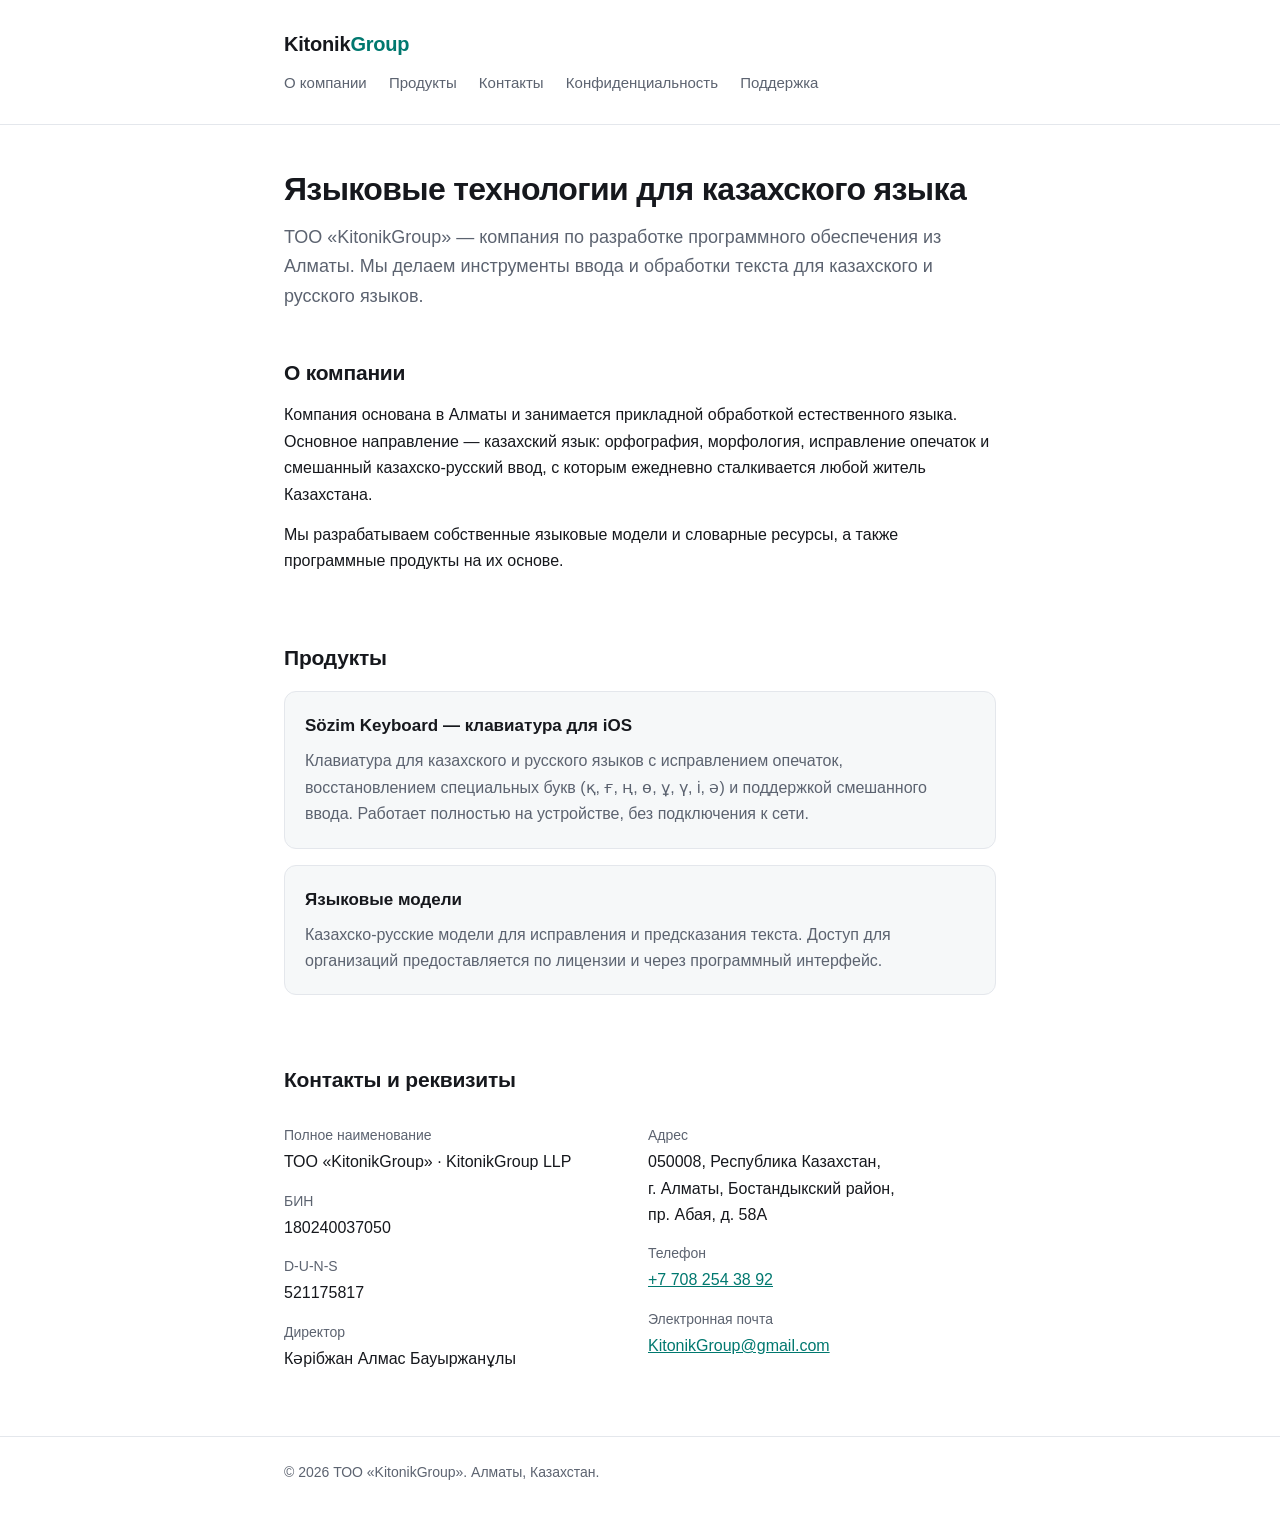
==== index.html @ 2e6b9956 "Сайт ТОО «KitonikGroup»: главная, политика конфиденциальности, поддержка Три страницы для kitonik.kz" ====
<!DOCTYPE html>
<html lang="ru">
<head>
<meta charset="utf-8">
<meta name="viewport" content="width=device-width, initial-scale=1">
<title>KitonikGroup — языковые технологии для казахского языка, Алматы</title>
<meta name="description" content="ТОО «KitonikGroup» — разработка программного обеспечения в Алматы. Языковые технологии для казахского и русского языков.">
<style>
  :root{
    --bg:#ffffff; --fg:#16181d; --muted:#5c6370;
    --line:#e4e7ec; --accent:#00786f; --soft:#f6f8f9;
  }
  @media (prefers-color-scheme: dark){
    :root{ --bg:#14161a; --fg:#e9ecf1; --muted:#9aa3b0;
           --line:#272b32; --accent:#4fd1c5; --soft:#1b1e24; }
  }
  *{box-sizing:border-box}
  body{
    margin:0; background:var(--bg); color:var(--fg);
    font:16px/1.65 -apple-system,BlinkMacSystemFont,"Segoe UI",Roboto,Helvetica,Arial,sans-serif;
    -webkit-font-smoothing:antialiased;
  }
  .wrap{max-width:760px;margin:0 auto;padding:0 24px}
  header{border-bottom:1px solid var(--line);padding:28px 0}
  .brand{font-size:20px;font-weight:700;letter-spacing:-.01em}
  .brand span{color:var(--accent)}
  nav{margin-top:10px;font-size:15px}
  nav a{color:var(--muted);text-decoration:none;margin-right:18px}
  nav a:hover{color:var(--accent)}
  h1{font-size:32px;line-height:1.25;letter-spacing:-.02em;margin:44px 0 14px}
  h2{font-size:21px;margin:44px 0 12px;letter-spacing:-.01em}
  p{margin:0 0 14px;color:var(--fg)}
  .lead{font-size:18px;color:var(--muted);margin-bottom:28px}
  section{padding-bottom:8px}
  .card{
    background:var(--soft);border:1px solid var(--line);
    border-radius:12px;padding:20px;margin:16px 0;
  }
  .card h3{margin:0 0 8px;font-size:17px}
  .card p{margin:0;color:var(--muted)}
  dl{margin:0}
  dt{color:var(--muted);font-size:14px;margin-top:14px}
  dd{margin:2px 0 0;font-variant-numeric:tabular-nums}
  a{color:var(--accent)}
  footer{
    border-top:1px solid var(--line);margin-top:56px;
    padding:24px 0 48px;color:var(--muted);font-size:14px;
  }
  .row{display:flex;gap:16px;flex-wrap:wrap}
  .row>div{flex:1 1 240px}
</style>
</head>
<body>

<header>
  <div class="wrap">
    <div class="brand">Kitonik<span>Group</span></div>
    <nav>
      <a href="#about">О компании</a>
      <a href="#products">Продукты</a>
      <a href="#contacts">Контакты</a>
      <a href="/privacy.html">Конфиденциальность</a>
      <a href="/support.html">Поддержка</a>
    </nav>
  </div>
</header>

<main class="wrap">

  <h1>Языковые технологии для казахского языка</h1>
  <p class="lead">
    ТОО «KitonikGroup» — компания по разработке программного обеспечения из Алматы.
    Мы делаем инструменты ввода и обработки текста для казахского и русского языков.
  </p>

  <section id="about">
    <h2>О компании</h2>
    <p>
      Компания основана в Алматы и занимается прикладной обработкой естественного языка.
      Основное направление — казахский язык: орфография, морфология, исправление опечаток
      и смешанный казахско-русский ввод, с которым ежедневно сталкивается любой житель
      Казахстана.
    </p>
    <p>
      Мы разрабатываем собственные языковые модели и словарные ресурсы, а также
      программные продукты на их основе.
    </p>
  </section>

  <section id="products">
    <h2>Продукты</h2>

    <div class="card">
      <h3>Sözim Keyboard — клавиатура для iOS</h3>
      <p>
        Клавиатура для казахского и русского языков с исправлением опечаток,
        восстановлением специальных букв (қ, ғ, ң, ө, ұ, ү, і, ә) и поддержкой
        смешанного ввода. Работает полностью на устройстве, без подключения к сети.
      </p>
    </div>

    <div class="card">
      <h3>Языковые модели</h3>
      <p>
        Казахско-русские модели для исправления и предсказания текста. Доступ
        для организаций предоставляется по лицензии и через программный интерфейс.
      </p>
    </div>
  </section>

  <section id="contacts">
    <h2>Контакты и реквизиты</h2>
    <div class="row">
      <div>
        <dl>
          <dt>Полное наименование</dt>
          <dd>ТОО «KitonikGroup» · KitonikGroup LLP</dd>
          <dt>БИН</dt>
          <dd>180240037050</dd>
          <dt>D-U-N-S</dt>
          <dd>521175817</dd>
          <dt>Директор</dt>
          <dd>Кәрібжан Алмас Бауыржанұлы</dd>
        </dl>
      </div>
      <div>
        <dl>
          <dt>Адрес</dt>
          <dd>050008, Республика Казахстан,<br>г. Алматы, Бостандыкский район,<br>пр. Абая, д. 58А</dd>
          <dt>Телефон</dt>
          <dd><a href="tel:+77082543892">+7 708 254 38 92</a></dd>
          <dt>Электронная почта</dt>
          <dd><a href="mailto:KitonikGroup@gmail.com">KitonikGroup@gmail.com</a></dd>
        </dl>
      </div>
    </div>
  </section>

</main>

<footer>
  <div class="wrap">
    © 2026 ТОО «KitonikGroup». Алматы, Казахстан.
  </div>
</footer>

</body>
</html>
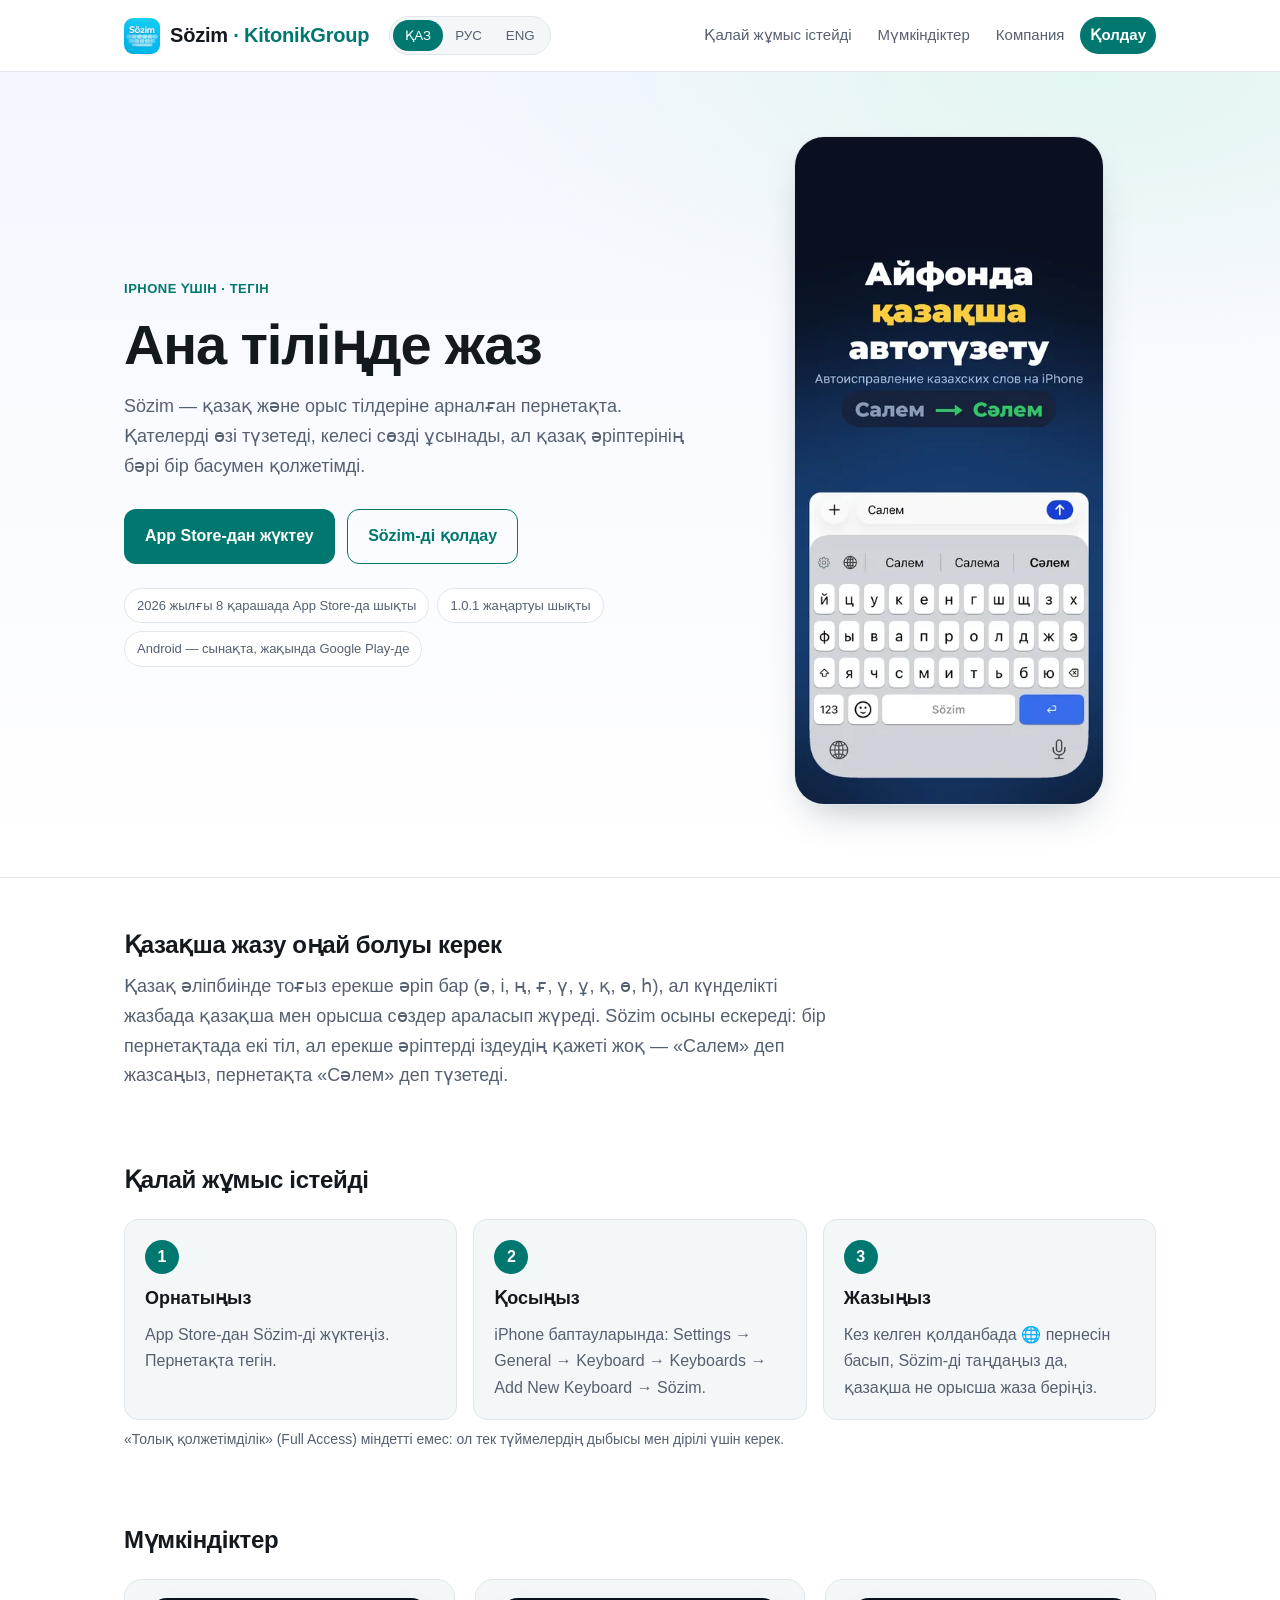
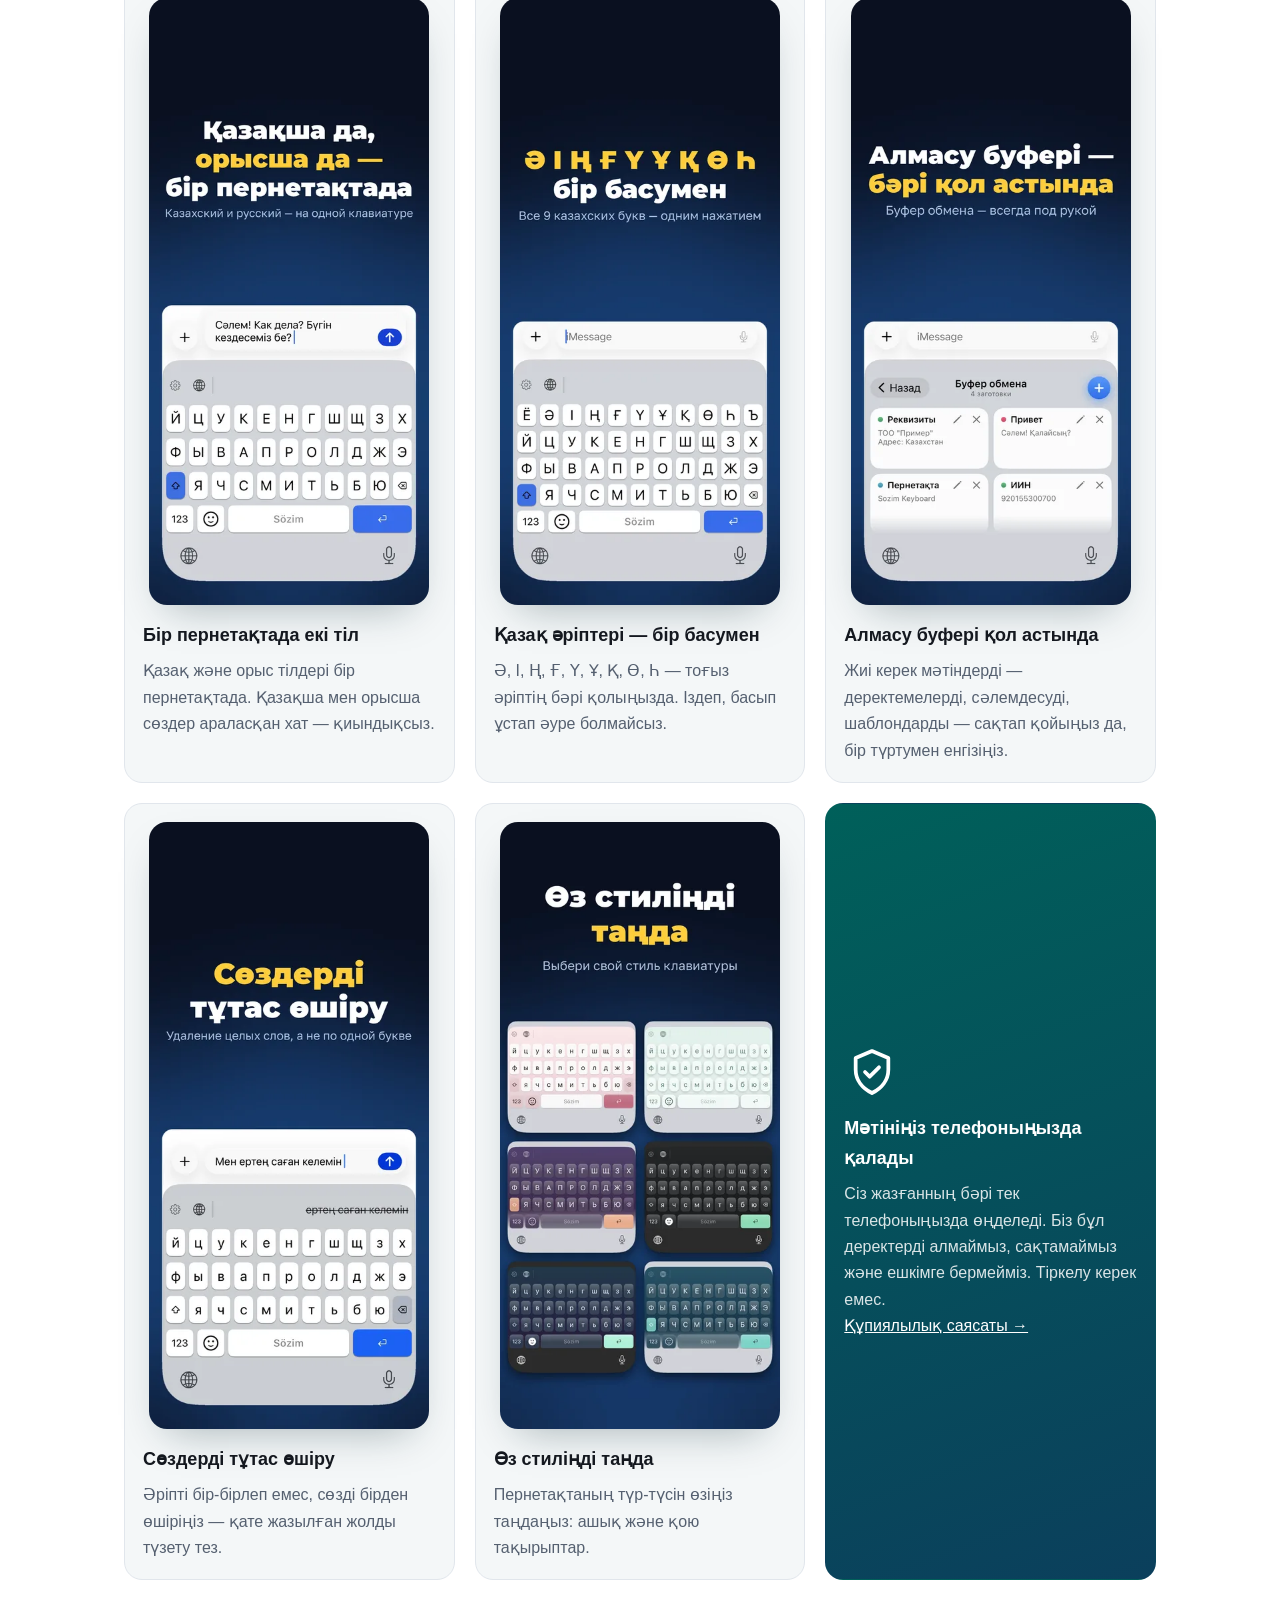
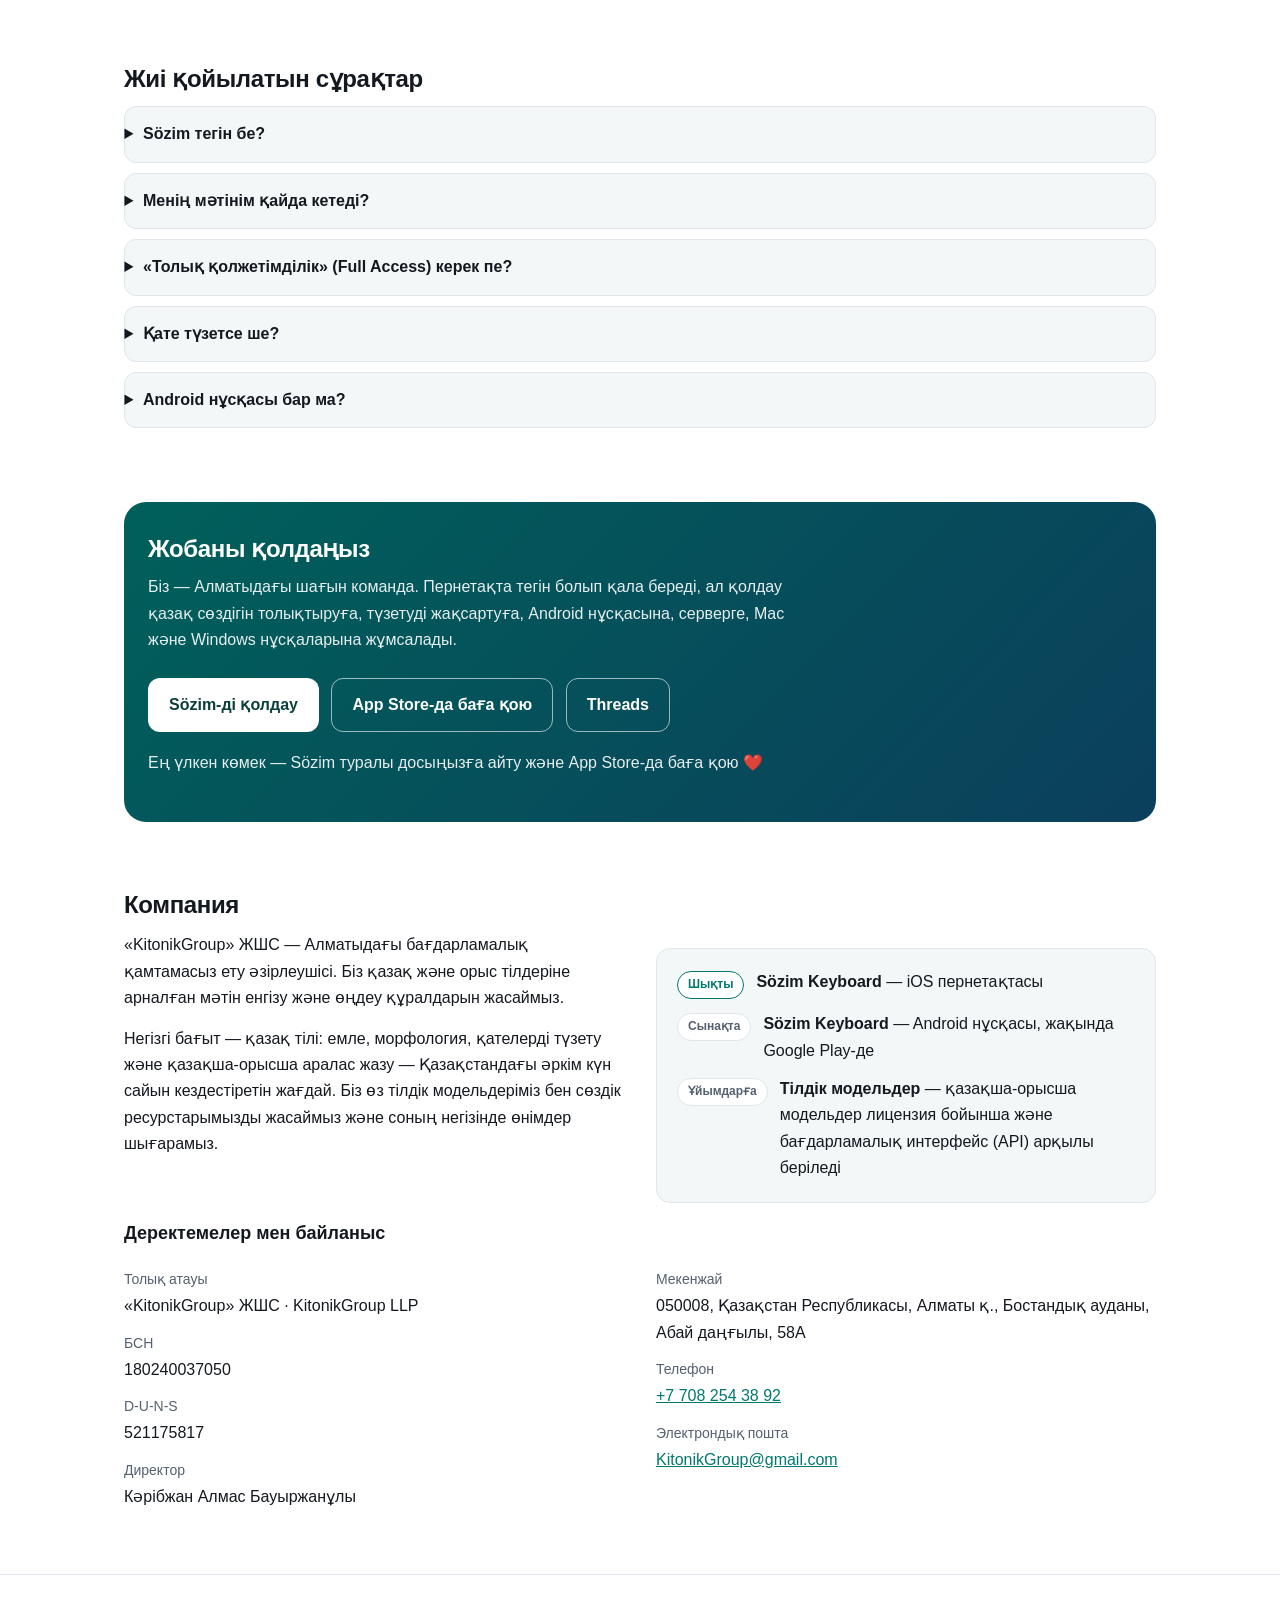
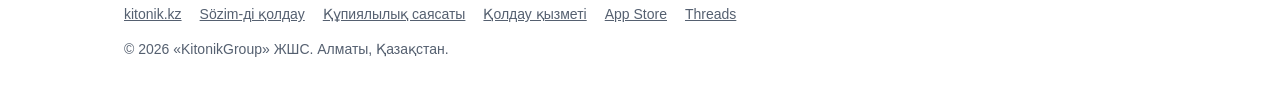
==== commit fafa3950: "Сайт: три языка (ҚАЗ/РУС/ENG), новая главная Sözim, ссылка на /qoldau/, общий стиль Co-Authored-By: " ====
--- a/index.html
+++ b/index.html
@@ -1,148 +1,210 @@
 <!DOCTYPE html>
-<html lang="ru">
+<html lang="kk" data-def="kk" data-t-kk="Sözim — iPhone-ға арналған қазақша пернетақта | KitonikGroup" data-t-ru="Sözim — казахская клавиатура для iPhone | KitonikGroup" data-t-en="Sözim — Kazakh keyboard for iPhone | KitonikGroup" data-d-kk="Sözim — қазақ және орыс тілдеріне арналған пернетақта: қателерді өзі түзетеді, қазақ әріптері бір басумен. Тегін. App Store-да." data-d-ru="Sözim — клавиатура для казахского и русского языков: сама исправляет ошибки, казахские буквы в одно нажатие. Бесплатно. В App Store." data-d-en="Sözim — a keyboard for Kazakh and Russian: fixes typos, every Kazakh letter in one tap. Free on the App Store.">
 <head>
 <meta charset="utf-8">
 <meta name="viewport" content="width=device-width, initial-scale=1">
-<title>KitonikGroup — языковые технологии для казахского языка, Алматы</title>
-<meta name="description" content="ТОО «KitonikGroup» — разработка программного обеспечения в Алматы. Языковые технологии для казахского и русского языков.">
-<style>
-  :root{
-    --bg:#ffffff; --fg:#16181d; --muted:#5c6370;
-    --line:#e4e7ec; --accent:#00786f; --soft:#f6f8f9;
-  }
-  @media (prefers-color-scheme: dark){
-    :root{ --bg:#14161a; --fg:#e9ecf1; --muted:#9aa3b0;
-           --line:#272b32; --accent:#4fd1c5; --soft:#1b1e24; }
-  }
-  *{box-sizing:border-box}
-  body{
-    margin:0; background:var(--bg); color:var(--fg);
-    font:16px/1.65 -apple-system,BlinkMacSystemFont,"Segoe UI",Roboto,Helvetica,Arial,sans-serif;
-    -webkit-font-smoothing:antialiased;
-  }
-  .wrap{max-width:760px;margin:0 auto;padding:0 24px}
-  header{border-bottom:1px solid var(--line);padding:28px 0}
-  .brand{font-size:20px;font-weight:700;letter-spacing:-.01em}
-  .brand span{color:var(--accent)}
-  nav{margin-top:10px;font-size:15px}
-  nav a{color:var(--muted);text-decoration:none;margin-right:18px}
-  nav a:hover{color:var(--accent)}
-  h1{font-size:32px;line-height:1.25;letter-spacing:-.02em;margin:44px 0 14px}
-  h2{font-size:21px;margin:44px 0 12px;letter-spacing:-.01em}
-  p{margin:0 0 14px;color:var(--fg)}
-  .lead{font-size:18px;color:var(--muted);margin-bottom:28px}
-  section{padding-bottom:8px}
-  .card{
-    background:var(--soft);border:1px solid var(--line);
-    border-radius:12px;padding:20px;margin:16px 0;
-  }
-  .card h3{margin:0 0 8px;font-size:17px}
-  .card p{margin:0;color:var(--muted)}
-  dl{margin:0}
-  dt{color:var(--muted);font-size:14px;margin-top:14px}
-  dd{margin:2px 0 0;font-variant-numeric:tabular-nums}
-  a{color:var(--accent)}
-  footer{
-    border-top:1px solid var(--line);margin-top:56px;
-    padding:24px 0 48px;color:var(--muted);font-size:14px;
-  }
-  .row{display:flex;gap:16px;flex-wrap:wrap}
-  .row>div{flex:1 1 240px}
-</style>
+<title>Sözim — iPhone-ға арналған қазақша пернетақта | KitonikGroup</title>
+<meta name="description" content="Sözim — қазақ және орыс тілдеріне арналған пернетақта: қателерді өзі түзетеді, қазақ әріптері бір басумен. Тегін. App Store-да.">
+<meta name="color-scheme" content="light dark">
+<meta property="og:title" content="Sözim — iPhone-ға арналған қазақша пернетақта | KitonikGroup">
+<meta property="og:description" content="Sözim — қазақ және орыс тілдеріне арналған пернетақта: қателерді өзі түзетеді, қазақ әріптері бір басумен. Тегін. App Store-да.">
+<meta property="og:image" content="https://kitonik.kz/assets/icon.jpg">
+<link rel="icon" type="image/png" href="assets/favicon.png">
+<link rel="apple-touch-icon" href="assets/apple-touch-icon.png">
+<link rel="stylesheet" href="assets/site.css">
 </head>
 <body>
 
-<header>
+<header class="site">
+  <div class="wrap top">
+    <a class="brand" href="index.html"><img src="assets/icon-96.png" width="36" height="36" alt=""><div>Sözim<span> · KitonikGroup</span></div></a>
+    <div class="lang" role="group" aria-label="Тіл · Язык · Language">
+      <button type="button" data-lang="kk">ҚАЗ</button>
+      <button type="button" data-lang="ru">РУС</button>
+      <button type="button" data-lang="en">ENG</button>
+    </div>
+    <nav class="main" aria-label="Menu"><a href="index.html#how"><span data-l="kk">Қалай жұмыс істейді</span><span data-l="ru">Как это работает</span><span data-l="en">How it works</span></a><a href="index.html#features"><span data-l="kk">Мүмкіндіктер</span><span data-l="ru">Возможности</span><span data-l="en">Features</span></a><a href="index.html#company"><span data-l="kk">Компания</span><span data-l="ru">Компания</span><span data-l="en">Company</span></a><a href="qoldau/" class="pill"><span data-l="kk">Қолдау</span><span data-l="ru">Поддержать</span><span data-l="en">Support us</span></a></nav>
+  </div>
+</header>
+
+<!-- ═════ HERO ═════ -->
+<div class="hero">
   <div class="wrap">
-    <div class="brand">Kitonik<span>Group</span></div>
-    <nav>
-      <a href="#about">О компании</a>
-      <a href="#products">Продукты</a>
-      <a href="#contacts">Контакты</a>
-      <a href="/privacy.html">Конфиденциальность</a>
-      <a href="/support.html">Поддержка</a>
-    </nav>
-  </div>
-</header>
+    <div>
+      <span class="eyebrow"><span data-l="kk">iPhone үшін · тегін</span><span data-l="ru">Для iPhone · бесплатно</span><span data-l="en">For iPhone · free</span></span>
+      <h1 data-l="kk">Ана тіліңде жаз</h1><h1 data-l="ru">Пиши на родном языке</h1><h1 data-l="en">Write in your own language</h1>
+      <p class="lead" data-l="kk">Sözim — қазақ және орыс тілдеріне арналған пернетақта. Қателерді өзі түзетеді, келесі сөзді ұсынады, ал қазақ әріптерінің бәрі бір басумен қолжетімді.</p><p class="lead" data-l="ru">Sözim — клавиатура для казахского и русского языков. Исправляет ошибки, подсказывает следующее слово, а все казахские буквы — в одно нажатие.</p><p class="lead" data-l="en">Sözim is a keyboard for Kazakh and Russian. It fixes typos, suggests the next word, and puts every Kazakh letter one tap away.</p>
+      <p>
+        <a class="btn" href="https://apps.apple.com/app/id6793591152"><span data-l="kk">App Store-дан жүктеу</span><span data-l="ru">Скачать в App Store</span><span data-l="en">Get it on the App Store</span></a>
+        <a class="btn ghost" href="qoldau/"><span data-l="kk">Sözim-ді қолдау</span><span data-l="ru">Поддержать Sözim</span><span data-l="en">Support Sözim</span></a>
+      </p>
+      <ul class="chips">
+        <li><span data-l="kk">2026 жылғы 8 қарашада App Store-да шықты</span><span data-l="ru">Вышла в App Store 8 ноября 2026</span><span data-l="en">Released on the App Store on 8 Nov 2026</span></li>
+        <li><span data-l="kk">1.0.1 жаңартуы шықты</span><span data-l="ru">Вышло обновление 1.0.1</span><span data-l="en">Update 1.0.1 is out</span></li>
+        <li><span data-l="kk">Android — сынақта, жақында Google Play-де</span><span data-l="ru">Android на тестировании — скоро в Google Play</span><span data-l="en">Android in testing — coming soon to Google Play</span></li>
+      </ul>
+    </div>
+    <div>
+      <img class="phone" src="assets/01-autocorrect.webp" srcset="assets/01-autocorrect.webp 420w, assets/01-autocorrect@2x.webp 840w" sizes="310px" width="420" height="910" decoding="async" alt="Sözim «Салем» сөзін «Сәлем» деп түзетеді" data-a-kk="Sözim «Салем» сөзін «Сәлем» деп түзетеді" data-a-ru="Sözim исправляет «Салем» на «Сәлем»" data-a-en="Sözim corrects “Салем” to “Сәлем”">
+    </div>
+  </div>
+</div>
 
 <main class="wrap">
 
-  <h1>Языковые технологии для казахского языка</h1>
-  <p class="lead">
-    ТОО «KitonikGroup» — компания по разработке программного обеспечения из Алматы.
-    Мы делаем инструменты ввода и обработки текста для казахского и русского языков.
-  </p>
-
-  <section id="about">
-    <h2>О компании</h2>
+<!-- ═════ ЗАЧЕМ ═════ -->
+<section id="why">
+  <h2 data-l="kk">Қазақша жазу оңай болуы керек</h2><h2 data-l="ru">Писать по-казахски должно быть легко</h2><h2 data-l="en">Typing Kazakh should be easy</h2>
+  <p class="sec-lead" data-l="kk">Қазақ әліпбиінде тоғыз ерекше әріп бар (ә, і, ң, ғ, ү, ұ, қ, ө, һ), ал күнделікті жазбада қазақша мен орысша сөздер араласып жүреді. Sözim осыны ескереді: бір пернетақтада екі тіл, ал ерекше әріптерді іздеудің қажеті жоқ — «Салем» деп жазсаңыз, пернетақта «Сәлем» деп түзетеді.</p><p class="sec-lead" data-l="ru">В казахском алфавите девять особых букв (ә, і, ң, ғ, ү, ұ, қ, ө, һ), а в обычной переписке казахские и русские слова идут вперемешку. Sözim это учитывает: два языка на одной клавиатуре, а особые буквы не нужно искать — напишите «Салем», и клавиатура исправит на «Сәлем».</p><p class="sec-lead" data-l="en">The Kazakh alphabet has nine special letters (ә, і, ң, ғ, ү, ұ, қ, ө, һ), and everyday messages mix Kazakh and Russian words. Sözim is built for exactly that: two languages on one keyboard, and no hunting for special letters — type “Салем” and it corrects to “Сәлем”.</p>
+</section>
+
+<!-- ═════ КАК ЭТО РАБОТАЕТ ═════ -->
+<section id="how">
+  <h2 data-l="kk">Қалай жұмыс істейді</h2><h2 data-l="ru">Как это работает</h2><h2 data-l="en">How it works</h2>
+  <ol class="steps">
+    <li>
+      <h3 data-l="kk">Орнатыңыз</h3><h3 data-l="ru">Установите</h3><h3 data-l="en">Install</h3>
+      <p data-l="kk">App Store-дан Sözim-ді жүктеңіз. Пернетақта тегін.</p><p data-l="ru">Скачайте Sözim в App Store. Клавиатура бесплатна.</p><p data-l="en">Get Sözim from the App Store. The keyboard is free.</p>
+    </li>
+    <li>
+      <h3 data-l="kk">Қосыңыз</h3><h3 data-l="ru">Добавьте клавиатуру</h3><h3 data-l="en">Add the keyboard</h3>
+      <p data-l="kk">iPhone баптауларында: Settings → General → Keyboard → Keyboards → Add New Keyboard → Sözim.</p><p data-l="ru">В настройках iPhone: Настройки → Основные → Клавиатура → Клавиатуры → Новые клавиатуры → Sözim.</p><p data-l="en">In iPhone Settings: General → Keyboard → Keyboards → Add New Keyboard → Sözim.</p>
+    </li>
+    <li>
+      <h3 data-l="kk">Жазыңыз</h3><h3 data-l="ru">Пишите</h3><h3 data-l="en">Start typing</h3>
+      <p data-l="kk">Кез келген қолданбада 🌐 пернесін басып, Sözim-ді таңдаңыз да, қазақша не орысша жаза беріңіз.</p><p data-l="ru">В любом приложении нажмите 🌐, выберите Sözim — и пишите на казахском или русском.</p><p data-l="en">In any app, tap 🌐, choose Sözim, and write in Kazakh or Russian.</p>
+    </li>
+  </ol>
+  <p class="note" data-l="kk">«Толық қолжетімділік» (Full Access) міндетті емес: ол тек түймелердің дыбысы мен дірілі үшін керек.</p><p class="note" data-l="ru">«Полный доступ» (Full Access) необязателен: он нужен только для звука нажатий и вибрации.</p><p class="note" data-l="en">Full Access is optional: it is used only for key sounds and vibration.</p>
+</section>
+
+<!-- ═════ ВОЗМОЖНОСТИ ═════ -->
+<section id="features">
+  <h2 data-l="kk">Мүмкіндіктер</h2><h2 data-l="ru">Возможности</h2><h2 data-l="en">Features</h2>
+  <div class="feat">
+    <article class="fcard">
+      <img src="assets/02-two-langs.webp" srcset="assets/02-two-langs.webp 420w, assets/02-two-langs@2x.webp 840w" sizes="(max-width:640px) 280px, 320px" width="420" height="910" loading="lazy" decoding="async" alt="Екі тілді пернетақта: қазақша және орысша мәтін" data-a-kk="Екі тілді пернетақта: қазақша және орысша мәтін" data-a-ru="Клавиатура с двумя языками: казахский и русский текст" data-a-en="Keyboard with two languages: Kazakh and Russian text">
+      <h3 data-l="kk">Бір пернетақтада екі тіл</h3><h3 data-l="ru">Два языка на одной клавиатуре</h3><h3 data-l="en">Two languages, one keyboard</h3>
+      <p data-l="kk">Қазақ және орыс тілдері бір пернетақтада. Қазақша мен орысша сөздер араласқан хат — қиындықсыз.</p><p data-l="ru">Казахский и русский — на одной клавиатуре. Сообщения, где казахские и русские слова идут вперемешку, больше не проблема.</p><p data-l="en">Kazakh and Russian live on one keyboard. Messages that mix both languages are no longer a hassle.</p>
+    </article>
+    <article class="fcard">
+      <img src="assets/03-kaz-row.webp" srcset="assets/03-kaz-row.webp 420w, assets/03-kaz-row@2x.webp 840w" sizes="(max-width:640px) 280px, 320px" width="420" height="910" loading="lazy" decoding="async" alt="Қазақ әріптерінің қатары" data-a-kk="Қазақ әріптерінің қатары" data-a-ru="Ряд казахских букв" data-a-en="Row of Kazakh letters">
+      <h3 data-l="kk">Қазақ әріптері — бір басумен</h3><h3 data-l="ru">Казахские буквы — одним нажатием</h3><h3 data-l="en">Kazakh letters in one tap</h3>
+      <p data-l="kk">Ә, І, Ң, Ғ, Ү, Ұ, Қ, Ө, Һ — тоғыз әріптің бәрі қолыңызда. Іздеп, басып ұстап әуре болмайсыз.</p><p data-l="ru">Ә, І, Ң, Ғ, Ү, Ұ, Қ, Ө, Һ — все девять казахских букв под рукой. Не нужно искать их и удерживать клавиши.</p><p data-l="en">Ә, І, Ң, Ғ, Ү, Ұ, Қ, Ө, Һ — all nine Kazakh letters are right there. No searching, no long-presses.</p>
+    </article>
+    <article class="fcard">
+      <img src="assets/04-clipboard.webp" srcset="assets/04-clipboard.webp 420w, assets/04-clipboard@2x.webp 840w" sizes="(max-width:640px) 280px, 320px" width="420" height="910" loading="lazy" decoding="async" alt="Алмасу буфері: сақталған жазбалар" data-a-kk="Алмасу буфері: сақталған жазбалар" data-a-ru="Буфер обмена: сохранённые заметки" data-a-en="Clipboard with saved notes">
+      <h3 data-l="kk">Алмасу буфері қол астында</h3><h3 data-l="ru">Буфер обмена — всегда под рукой</h3><h3 data-l="en">Clipboard always at hand</h3>
+      <p data-l="kk">Жиі керек мәтіндерді — деректемелерді, сәлемдесуді, шаблондарды — сақтап қойыңыз да, бір түртумен енгізіңіз.</p><p data-l="ru">Сохраняйте нужные тексты — реквизиты, приветствия, заготовки — и вставляйте одним касанием.</p><p data-l="en">Save the texts you reuse — bank details, greetings, templates — and paste them with one tap.</p>
+    </article>
+    <article class="fcard">
+      <img src="assets/05-delete.webp" srcset="assets/05-delete.webp 420w, assets/05-delete@2x.webp 840w" sizes="(max-width:640px) 280px, 320px" width="420" height="910" loading="lazy" decoding="async" alt="Сөзді тұтас өшіру" data-a-kk="Сөзді тұтас өшіру" data-a-ru="Удаление слова целиком" data-a-en="Deleting a whole word">
+      <h3 data-l="kk">Сөздерді тұтас өшіру</h3><h3 data-l="ru">Удаление целых слов</h3><h3 data-l="en">Delete whole words</h3>
+      <p data-l="kk">Әріпті бір-бірлеп емес, сөзді бірден өшіріңіз — қате жазылған жолды түзету тез.</p><p data-l="ru">Удаляйте сразу слово, а не по одной букве — исправлять опечатки быстрее.</p><p data-l="en">Remove a whole word at once instead of one letter at a time — fixing typos is faster.</p>
+    </article>
+    <article class="fcard">
+      <img src="assets/06-themes.webp" srcset="assets/06-themes.webp 420w, assets/06-themes@2x.webp 840w" sizes="(max-width:640px) 280px, 320px" width="420" height="910" loading="lazy" decoding="async" alt="Пернетақта тақырыптары" data-a-kk="Пернетақта тақырыптары" data-a-ru="Темы клавиатуры" data-a-en="Keyboard themes">
+      <h3 data-l="kk">Өз стиліңді таңда</h3><h3 data-l="ru">Выберите свой стиль</h3><h3 data-l="en">Pick your style</h3>
+      <p data-l="kk">Пернетақтаның түр-түсін өзіңіз таңдаңыз: ашық және қою тақырыптар.</p><p data-l="ru">Выберите цвет и вид клавиатуры: есть светлые и тёмные темы.</p><p data-l="en">Choose how your keyboard looks: there are light and dark themes.</p>
+    </article>
+    <article class="fcard priv">
+      <svg viewBox="0 0 24 24" fill="none" stroke="currentColor" stroke-width="1.6" stroke-linecap="round" stroke-linejoin="round" aria-hidden="true"><path d="M12 3l7 3v5c0 4.5-3 8-7 10-4-2-7-5.5-7-10V6z"/><path d="M9 12l2 2 4-4"/></svg>
+      <h3 data-l="kk">Мәтініңіз телефоныңызда қалады</h3><h3 data-l="ru">Ваш текст остаётся на телефоне</h3><h3 data-l="en">Your text stays on your phone</h3>
+      <p data-l="kk">Сіз жазғанның бәрі тек телефоныңызда өңделеді. Біз бұл деректерді алмаймыз, сақтамаймыз және ешкімге бермейміз. Тіркелу керек емес.</p><p data-l="ru">Всё, что вы набираете, обрабатывается только на вашем телефоне. Мы не получаем эти данные, не храним их и не передаём никому. Регистрация не нужна.</p><p data-l="en">Everything you type is processed only on your phone. We don’t receive it, store it or share it with anyone. No sign-up needed.</p>
+      <p><a href="privacy.html"><span data-l="kk">Құпиялылық саясаты →</span><span data-l="ru">Политика конфиденциальности →</span><span data-l="en">Privacy policy →</span></a></p>
+    </article>
+  </div>
+</section>
+
+<!-- ═════ FAQ ═════ -->
+<section id="faq">
+  <h2 data-l="kk">Жиі қойылатын сұрақтар</h2><h2 data-l="ru">Частые вопросы</h2><h2 data-l="en">FAQ</h2>
+  <details>
+    <summary><span data-l="kk">Sözim тегін бе?</span><span data-l="ru">Sözim бесплатна?</span><span data-l="en">Is Sözim free?</span></summary>
+    <p data-l="kk">Иә. iPhone-ға арналған пернетақта тегін және тегін болып қала береді.</p><p data-l="ru">Да. Клавиатура для iPhone бесплатна и останется бесплатной.</p><p data-l="en">Yes. The iPhone keyboard is free and will stay free.</p>
+  </details>
+  <details>
+    <summary><span data-l="kk">Менің мәтінім қайда кетеді?</span><span data-l="ru">Куда уходит мой текст?</span><span data-l="en">Where does my text go?</span></summary>
+    <p data-l="kk">Ешқайда: сіз жазғанның бәрі тек телефоныңызда өңделеді, біз бұл деректерді алмаймыз. Толығырақ — құпиялылық саясатында.</p><p data-l="ru">Никуда: всё, что вы набираете, обрабатывается только на телефоне, мы не получаем эти данные. Подробности — в политике конфиденциальности.</p><p data-l="en">Nowhere: everything you type is processed only on your phone, and we don’t receive it. Details are in the privacy policy.</p>
+  </details>
+  <details>
+    <summary><span data-l="kk">«Толық қолжетімділік» (Full Access) керек пе?</span><span data-l="ru">Нужен ли «Полный доступ» (Full Access)?</span><span data-l="en">Do I need to allow Full Access?</span></summary>
+    <p data-l="kk">Жоқ, міндетті емес. Ол тек түймелердің дыбысы мен дірілі үшін керек. Пернетақта бұл рұқсатсыз да толық жұмыс істейді.</p><p data-l="ru">Нет, это необязательно. Он нужен только для звука нажатий и вибрации. Клавиатура полностью работает и без него.</p><p data-l="en">No, it’s optional. It is used only for key sounds and vibration. The keyboard works fully without it.</p>
+  </details>
+  <details>
+    <summary><span data-l="kk">Қате түзетсе ше?</span><span data-l="ru">А если исправит неверно?</span><span data-l="en">What if it corrects a word wrongly?</span></summary>
+    <p data-l="kk">Растаған сөздеріңіз жеке сөздікте (тек телефоныңызда) сақталады — пернетақта оларды енді түзетпейді. Қате түзету кездессе, бізге жазыңыз: теріп жазған сөзіңіз бен нәтижесін көрсетсеңіз жеткілікті.</p><p data-l="ru">Подтверждённые вами слова сохраняются в личном словаре (только на телефоне) — клавиатура больше их не исправляет. Если встретите неверное исправление, напишите нам: достаточно набранного слова и того, во что оно превратилось.</p><p data-l="en">Words you confirm are saved to a personal dictionary (on your phone only) and are no longer corrected. If you spot a wrong correction, write to us — the word you typed and what it became is all we need.</p>
+  </details>
+  <details>
+    <summary><span data-l="kk">Android нұсқасы бар ма?</span><span data-l="ru">Есть ли версия для Android?</span><span data-l="en">Is there an Android version?</span></summary>
+    <p data-l="kk">Android нұсқасы сынақта — жақында Google Play-де шығады.</p><p data-l="ru">Версия для Android на тестировании — скоро в Google Play.</p><p data-l="en">The Android version is in testing — coming soon to Google Play.</p>
+  </details>
+</section>
+
+<!-- ═════ ПОДДЕРЖКА ═════ -->
+<section id="support">
+  <div class="band">
+    <h2 data-l="kk">Жобаны қолдаңыз</h2><h2 data-l="ru">Поддержите проект</h2><h2 data-l="en">Support the project</h2>
+    <p data-l="kk">Біз — Алматыдағы шағын команда. Пернетақта тегін болып қала береді, ал қолдау қазақ сөздігін толықтыруға, түзетуді жақсартуға, Android нұсқасына, серверге, Mac және Windows нұсқаларына жұмсалады.</p><p data-l="ru">Мы — небольшая команда из Алматы. Клавиатура останется бесплатной, а поддержка пойдёт на пополнение казахского словаря, улучшение исправлений, версию для Android, сервер, версии для Mac и Windows.</p><p data-l="en">We are a small team from Almaty. The keyboard will stay free, and your support goes to growing the Kazakh dictionary, improving corrections, the Android version, servers, and Mac and Windows versions.</p>
     <p>
-      Компания основана в Алматы и занимается прикладной обработкой естественного языка.
-      Основное направление — казахский язык: орфография, морфология, исправление опечаток
-      и смешанный казахско-русский ввод, с которым ежедневно сталкивается любой житель
-      Казахстана.
+      <a class="btn light" href="qoldau/"><span data-l="kk">Sözim-ді қолдау</span><span data-l="ru">Поддержать Sözim</span><span data-l="en">Support Sözim</span></a>
+      <a class="btn line-light" href="https://apps.apple.com/app/id6793591152?action=write-review"><span data-l="kk">App Store-да баға қою</span><span data-l="ru">Оценить в App Store</span><span data-l="en">Rate on the App Store</span></a>
+      <a class="btn line-light" href="https://www.threads.net/@sozim_keyboard">Threads</a>
     </p>
-    <p>
-      Мы разрабатываем собственные языковые модели и словарные ресурсы, а также
-      программные продукты на их основе.
-    </p>
-  </section>
-
-  <section id="products">
-    <h2>Продукты</h2>
-
-    <div class="card">
-      <h3>Sözim Keyboard — клавиатура для iOS</h3>
-      <p>
-        Клавиатура для казахского и русского языков с исправлением опечаток,
-        восстановлением специальных букв (қ, ғ, ң, ө, ұ, ү, і, ә) и поддержкой
-        смешанного ввода. Работает полностью на устройстве, без подключения к сети.
-      </p>
-    </div>
-
-    <div class="card">
-      <h3>Языковые модели</h3>
-      <p>
-        Казахско-русские модели для исправления и предсказания текста. Доступ
-        для организаций предоставляется по лицензии и через программный интерфейс.
-      </p>
-    </div>
-  </section>
-
-  <section id="contacts">
-    <h2>Контакты и реквизиты</h2>
-    <div class="row">
-      <div>
-        <dl>
-          <dt>Полное наименование</dt>
-          <dd>ТОО «KitonikGroup» · KitonikGroup LLP</dd>
-          <dt>БИН</dt>
-          <dd>180240037050</dd>
-          <dt>D-U-N-S</dt>
-          <dd>521175817</dd>
-          <dt>Директор</dt>
-          <dd>Кәрібжан Алмас Бауыржанұлы</dd>
-        </dl>
+    <p data-l="kk">Ең үлкен көмек — Sözim туралы досыңызға айту және App Store-да баға қою ❤️</p><p data-l="ru">Самая большая помощь — рассказать о Sözim друзьям и поставить оценку в App Store ❤️</p><p data-l="en">The biggest help of all: tell a friend about Sözim and leave a rating on the App Store ❤️</p>
+  </div>
+</section>
+
+<!-- ═════ КОМПАНИЯ ═════ -->
+<section id="company">
+  <h2 data-l="kk">Компания</h2><h2 data-l="ru">Компания</h2><h2 data-l="en">Company</h2>
+  <div class="cols">
+    <div>
+      <p data-l="kk">«KitonikGroup» ЖШС — Алматыдағы бағдарламалық қамтамасыз ету әзірлеушісі. Біз қазақ және орыс тілдеріне арналған мәтін енгізу және өңдеу құралдарын жасаймыз.</p><p data-l="ru">ТОО «KitonikGroup» — компания по разработке программного обеспечения из Алматы. Мы делаем инструменты ввода и обработки текста для казахского и русского языков.</p><p data-l="en">KitonikGroup LLP is a software company from Almaty. We build text input and processing tools for Kazakh and Russian.</p>
+      <p data-l="kk">Негізгі бағыт — қазақ тілі: емле, морфология, қателерді түзету және қазақша-орысша аралас жазу — Қазақстандағы әркім күн сайын кездестіретін жағдай. Біз өз тілдік модельдеріміз бен сөздік ресурстарымызды жасаймыз және соның негізінде өнімдер шығарамыз.</p><p data-l="ru">Основное направление — казахский язык: орфография, морфология, исправление опечаток и смешанный казахско-русский ввод, с которым ежедневно сталкивается любой житель Казахстана. Мы разрабатываем собственные языковые модели и словарные ресурсы, а также программные продукты на их основе.</p><p data-l="en">Our main focus is the Kazakh language: spelling, morphology, typo correction and mixed Kazakh–Russian input, which everyone in Kazakhstan deals with every day. We develop our own language models and dictionary resources, and build products on top of them.</p>
+    </div>
+    <div>
+      <div class="card">
+        <div class="prod"><span class="tag ok"><span data-l="kk">Шықты</span><span data-l="ru">Вышло</span><span data-l="en">Live</span></span><div><strong>Sözim Keyboard</strong> — <span data-l="kk">iOS пернетақтасы</span><span data-l="ru">клавиатура для iOS</span><span data-l="en">keyboard for iOS</span></div></div>
+        <div class="prod" style="margin-top:12px"><span class="tag"><span data-l="kk">Сынақта</span><span data-l="ru">Тест</span><span data-l="en">Testing</span></span><div><strong>Sözim Keyboard</strong> — <span data-l="kk">Android нұсқасы, жақында Google Play-де</span><span data-l="ru">версия для Android, скоро в Google Play</span><span data-l="en">Android version, coming soon to Google Play</span></div></div>
+        <div class="prod" style="margin-top:12px"><span class="tag"><span data-l="kk">Ұйымдарға</span><span data-l="ru">Организациям</span><span data-l="en">For orgs</span></span><div><strong><span data-l="kk">Тілдік модельдер</span><span data-l="ru">Языковые модели</span><span data-l="en">Language models</span></strong> — <span data-l="kk">қазақша-орысша модельдер лицензия бойынша және бағдарламалық интерфейс (API) арқылы беріледі</span><span data-l="ru">казахско-русские модели для исправления и предсказания текста, доступ по лицензии и через программный интерфейс (API)</span><span data-l="en">Kazakh–Russian models for text correction and prediction, available under licence and through an API</span></div></div>
       </div>
-      <div>
-        <dl>
-          <dt>Адрес</dt>
-          <dd>050008, Республика Казахстан,<br>г. Алматы, Бостандыкский район,<br>пр. Абая, д. 58А</dd>
-          <dt>Телефон</dt>
-          <dd><a href="tel:+77082543892">+7 708 254 38 92</a></dd>
-          <dt>Электронная почта</dt>
-          <dd><a href="mailto:KitonikGroup@gmail.com">KitonikGroup@gmail.com</a></dd>
-        </dl>
-      </div>
-    </div>
-  </section>
+    </div>
+  </div>
+
+  <h3 data-l="kk">Деректемелер мен байланыс</h3><h3 data-l="ru">Контакты и реквизиты</h3><h3 data-l="en">Details and contacts</h3>
+  <div class="cols">
+    <dl>
+      <dt><span data-l="kk">Толық атауы</span><span data-l="ru">Полное наименование</span><span data-l="en">Full name</span></dt><dd><span data-l="kk">«KitonikGroup» ЖШС · KitonikGroup LLP</span><span data-l="ru">ТОО «KitonikGroup» · KitonikGroup LLP</span><span data-l="en">KitonikGroup LLP · ТОО «KitonikGroup»</span></dd>
+      <dt><span data-l="kk">БСН</span><span data-l="ru">БИН</span><span data-l="en">BIN</span></dt><dd>180240037050</dd>
+      <dt>D-U-N-S</dt><dd>521175817</dd>
+      <dt><span data-l="kk">Директор</span><span data-l="ru">Директор</span><span data-l="en">Director</span></dt><dd><span data-l="kk">Кәрібжан Алмас Бауыржанұлы</span><span data-l="ru">Кәрібжан Алмас Бауыржанұлы</span><span data-l="en">Karibzhan Almas Bauyrzhanuly</span></dd>
+    </dl>
+    <dl>
+      <dt><span data-l="kk">Мекенжай</span><span data-l="ru">Адрес</span><span data-l="en">Address</span></dt><dd><span data-l="kk">050008, Қазақстан Республикасы, Алматы қ., Бостандық ауданы, Абай даңғылы, 58А</span><span data-l="ru">050008, Республика Казахстан, г. Алматы, Бостандыкский район, пр. Абая, д. 58А</span><span data-l="en">050008, Republic of Kazakhstan, Almaty, Bostandyk District, 58A Abay Ave.</span></dd>
+      <dt><span data-l="kk">Телефон</span><span data-l="ru">Телефон</span><span data-l="en">Phone</span></dt><dd><a href="tel:+77082543892">+7 708 254 38 92</a></dd>
+      <dt><span data-l="kk">Электрондық пошта</span><span data-l="ru">Электронная почта</span><span data-l="en">Email</span></dt><dd><a href="mailto:KitonikGroup@gmail.com">KitonikGroup@gmail.com</a></dd>
+    </dl>
+  </div>
+</section>
 
 </main>
 
-<footer>
+
+<footer class="site">
   <div class="wrap">
-    © 2026 ТОО «KitonikGroup». Алматы, Казахстан.
+    <div class="fl">
+      <a href="index.html">kitonik.kz</a>
+      <a href="qoldau/"><span data-l="kk">Sözim-ді қолдау</span><span data-l="ru">Поддержать Sözim</span><span data-l="en">Support Sözim</span></a>
+      <a href="privacy.html"><span data-l="kk">Құпиялылық саясаты</span><span data-l="ru">Конфиденциальность</span><span data-l="en">Privacy policy</span></a>
+      <a href="support.html"><span data-l="kk">Қолдау қызметі</span><span data-l="ru">Поддержка</span><span data-l="en">Help &amp; contact</span></a>
+      <a href="https://apps.apple.com/app/id6793591152">App Store</a>
+      <a href="https://www.threads.net/@sozim_keyboard">Threads</a>
+    </div>
+    <div><span data-l="kk">© 2026 «KitonikGroup» ЖШС. Алматы, Қазақстан.</span><span data-l="ru">© 2026 ТОО «KitonikGroup». Алматы, Казахстан.</span><span data-l="en">© 2026 KitonikGroup LLP. Almaty, Kazakhstan.</span></div>
   </div>
 </footer>
 
+<script src="assets/site.js"></script>
 </body>
 </html>
--- a/assets/site.css
+++ b/assets/site.css
@@ -0,0 +1,142 @@
+:root{
+  --bg:#fff; --fg:#14181f; --muted:#556070; --line:#e1e6ec; --soft:#f4f7f8;
+  --accent:#00786f; --accent-2:#0a9a8e; --btn-fg:#fff;
+  --hero-a:#e3f5f2; --hero-b:#f4f7ff;
+  --band-a:#00605a; --band-b:#0b3f5c;
+  --shadow:0 18px 40px -18px rgba(10,40,50,.35);
+}
+@media (prefers-color-scheme:dark){
+  :root{
+    --bg:#0f1216; --fg:#e8ecf1; --muted:#9aa5b3; --line:#262c34; --soft:#171b21;
+    --accent:#4fd1c5; --accent-2:#38b2a6; --btn-fg:#04211e;
+    --hero-a:#0e2a2b; --hero-b:#10182b;
+    --band-a:#0d4a47; --band-b:#112b45;
+    --shadow:0 18px 40px -18px rgba(0,0,0,.8);
+  }
+}
+*{box-sizing:border-box}
+html{scroll-behavior:smooth}
+@media (prefers-reduced-motion:reduce){html{scroll-behavior:auto}}
+body{
+  margin:0;background:var(--bg);color:var(--fg);
+  font:16px/1.65 -apple-system,BlinkMacSystemFont,"Segoe UI",Roboto,Helvetica,Arial,sans-serif;
+  -webkit-font-smoothing:antialiased;overflow-wrap:break-word;
+}
+a{color:var(--accent)}
+:focus-visible{outline:2px solid var(--accent);outline-offset:2px;border-radius:4px}
+img{max-width:100%;height:auto}
+.wrap{max-width:1080px;margin:0 auto;padding:0 24px}
+.wrap.narrow{max-width:760px}
+[id]{scroll-margin-top:16px}
+
+/* языки: показываем только выбранный */
+[data-l]{display:none}
+html[lang="kk"] [data-l="kk"],html[lang="ru"] [data-l="ru"],html[lang="en"] [data-l="en"]{display:revert}
+
+/* шапка */
+header.site{border-bottom:1px solid var(--line);padding:14px 0}
+.top{display:flex;align-items:center;justify-content:space-between;gap:12px 20px;flex-wrap:wrap}
+.brand{display:flex;align-items:center;gap:10px;font-size:20px;font-weight:700;letter-spacing:-.01em;color:var(--fg);text-decoration:none}
+.brand img{width:36px;height:36px;border-radius:9px;display:block}
+.brand span{color:var(--accent)}
+nav.main{display:flex;flex-wrap:wrap;gap:4px 6px;font-size:15px;order:3;width:100%}
+nav.main a{color:var(--muted);text-decoration:none;padding:6px 10px;border-radius:999px}
+nav.main a:hover{color:var(--accent)}
+nav.main a.pill{background:var(--accent);color:var(--btn-fg);font-weight:600}
+nav.main a.pill:hover{color:var(--btn-fg);opacity:.9}
+.lang{display:inline-flex;border:1px solid var(--line);border-radius:999px;padding:3px;background:var(--soft)}
+.lang button{border:0;background:transparent;color:var(--muted);font:600 13px/1 inherit;padding:8px 12px;border-radius:999px;cursor:pointer}
+.lang button.on{background:var(--accent);color:var(--btn-fg)}
+@media (max-width:520px){.brand span{display:none}nav.main a{padding:6px 8px}}
+@media (min-width:900px){
+  header.site{padding:16px 0}
+  nav.main{order:0;width:auto;margin-left:auto;font-size:15px}
+}
+
+/* типографика */
+h1{font-size:32px;line-height:1.2;letter-spacing:-.02em;margin:40px 0 14px}
+h2{font-size:24px;line-height:1.25;letter-spacing:-.015em;margin:44px 0 12px}
+h3{font-size:18px;margin:0 0 8px}
+p{margin:0 0 14px}
+ul{margin:0 0 14px;padding-left:22px}
+li{margin:4px 0}
+.lead{font-size:18px;color:var(--muted);margin-bottom:24px}
+.upd{color:var(--muted);font-size:14px;margin-bottom:22px}
+.muted{color:var(--muted)}
+dl{margin:0}
+dt{color:var(--muted);font-size:14px;margin-top:12px}
+dd{margin:2px 0 0;font-variant-numeric:tabular-nums}
+.card{background:var(--soft);border:1px solid var(--line);border-radius:14px;padding:20px;margin:16px 0}
+.card h3{margin:0 0 8px}
+.key{background:var(--soft);border:1px solid var(--line);border-left:3px solid var(--accent);border-radius:10px;padding:18px 20px;margin:18px 0}
+.key p{margin:0}
+
+/* кнопки */
+.btn{display:inline-block;background:var(--accent);color:var(--btn-fg);text-decoration:none;font-weight:600;border-radius:12px;padding:13px 20px;margin:4px 8px 4px 0;border:1px solid transparent}
+.btn:hover{opacity:.92}
+.btn.ghost{background:transparent;color:var(--accent);border-color:var(--accent)}
+.btn.light{background:#fff;color:#0b3f3b}
+.btn.line-light{background:transparent;color:#fff;border-color:rgba(255,255,255,.6)}
+
+/* главная: hero */
+.hero{background:radial-gradient(900px 400px at 85% 0,var(--hero-a),transparent 70%),linear-gradient(180deg,var(--hero-b),var(--bg));border-bottom:1px solid var(--line)}
+.hero .wrap{display:grid;gap:32px;grid-template-columns:1fr;padding-top:36px;padding-bottom:48px;align-items:center}
+.eyebrow{display:inline-block;font-size:13px;font-weight:600;letter-spacing:.04em;text-transform:uppercase;color:var(--accent);margin-bottom:6px}
+.hero h1{font-size:40px;margin:6px 0 14px}
+.hero .lead{max-width:34em}
+.chips{display:flex;flex-wrap:wrap;gap:8px;margin:20px 0 0;padding:0;list-style:none}
+.chips li{margin:0;font-size:13px;color:var(--muted);background:var(--bg);border:1px solid var(--line);border-radius:999px;padding:6px 12px}
+.phone{display:block;width:260px;max-width:70%;margin:0 auto;border-radius:30px;box-shadow:var(--shadow);border:1px solid var(--line)}
+@media (min-width:900px){
+  .hero .wrap{grid-template-columns:1.15fr .85fr;gap:56px;padding-top:64px;padding-bottom:72px}
+  .hero h1{font-size:56px}
+  .phone{width:310px;max-width:100%}
+}
+
+/* секции */
+section{padding:8px 0}
+.sec-lead{color:var(--muted);font-size:18px;max-width:40em}
+.steps{display:grid;gap:16px;grid-template-columns:1fr;margin:24px 0 8px;padding:0;list-style:none;counter-reset:s}
+.steps li{margin:0;counter-increment:s;background:var(--soft);border:1px solid var(--line);border-radius:14px;padding:20px 20px 18px}
+.steps li::before{content:counter(s);display:flex;align-items:center;justify-content:center;width:34px;height:34px;border-radius:50%;background:var(--accent);color:var(--btn-fg);font-weight:700;margin-bottom:10px}
+.steps p{margin:0;color:var(--muted)}
+.note{font-size:14px;color:var(--muted)}
+.feat{display:grid;gap:20px;grid-template-columns:1fr;margin:24px 0}
+.fcard{background:var(--soft);border:1px solid var(--line);border-radius:18px;padding:18px;display:flex;flex-direction:column}
+.fcard img{display:block;width:100%;max-width:280px;margin:0 auto 16px;border-radius:18px;box-shadow:var(--shadow)}
+.fcard p{margin:0;color:var(--muted)}
+.fcard.priv{background:linear-gradient(160deg,var(--band-a),var(--band-b));border-color:transparent;color:#fff;justify-content:center}
+.fcard.priv p{color:rgba(255,255,255,.85)}
+.fcard.priv a{color:#fff}
+.fcard.priv svg{width:56px;height:56px;margin-bottom:14px}
+@media (min-width:640px){.feat,.steps{grid-template-columns:repeat(2,1fr)}.steps{grid-template-columns:repeat(3,1fr)}}
+@media (min-width:980px){.feat{grid-template-columns:repeat(3,1fr)}}
+details{border:1px solid var(--line);border-radius:12px;background:var(--soft);margin:10px 0;padding:0 18px}
+summary{cursor:pointer;font-weight:600;padding:14px 0;list-style-position:outside}
+details[open] summary{padding-bottom:6px}
+details p{color:var(--muted)}
+.band{background:linear-gradient(135deg,var(--band-a),var(--band-b));color:#fff;border-radius:22px;padding:32px 24px;margin:48px 0 8px}
+.band h2{margin:0 0 10px}
+.band p{color:rgba(255,255,255,.9);max-width:40em}
+.band .btn{margin-top:10px}
+.cols{display:grid;gap:8px 32px;grid-template-columns:1fr}
+@media (min-width:700px){.cols{grid-template-columns:1fr 1fr}}
+.prod{display:flex;gap:12px;align-items:flex-start}
+.tag{flex:none;font-size:12px;font-weight:600;border:1px solid var(--line);border-radius:999px;padding:3px 10px;color:var(--muted);background:var(--bg);margin-top:2px}
+.tag.ok{color:var(--accent);border-color:var(--accent)}
+
+/* qoldau */
+.qr{display:block;width:100%;max-width:280px;height:auto;margin:8px auto 4px;border-radius:12px;background:#fff;padding:8px}
+.center{text-align:center;color:var(--muted);font-size:14px}
+.card dd.flex{display:flex;gap:10px;align-items:center;flex-wrap:wrap}
+.iban{word-break:break-all}
+.copy{border:1px solid var(--line);background:var(--bg);color:var(--accent);border-radius:8px;font:600 12px/1 inherit;padding:6px 10px;cursor:pointer}
+.copy .ok{display:none}
+.copy.done [data-l]{display:none!important}
+.copy.done .ok{display:inline}
+
+/* подвал */
+footer.site{border-top:1px solid var(--line);margin-top:56px;padding:28px 0 48px;color:var(--muted);font-size:14px}
+footer.site .fl{display:flex;flex-wrap:wrap;gap:6px 18px;margin-bottom:12px}
+footer.site a{color:var(--muted)}
+footer.site a:hover{color:var(--accent)}
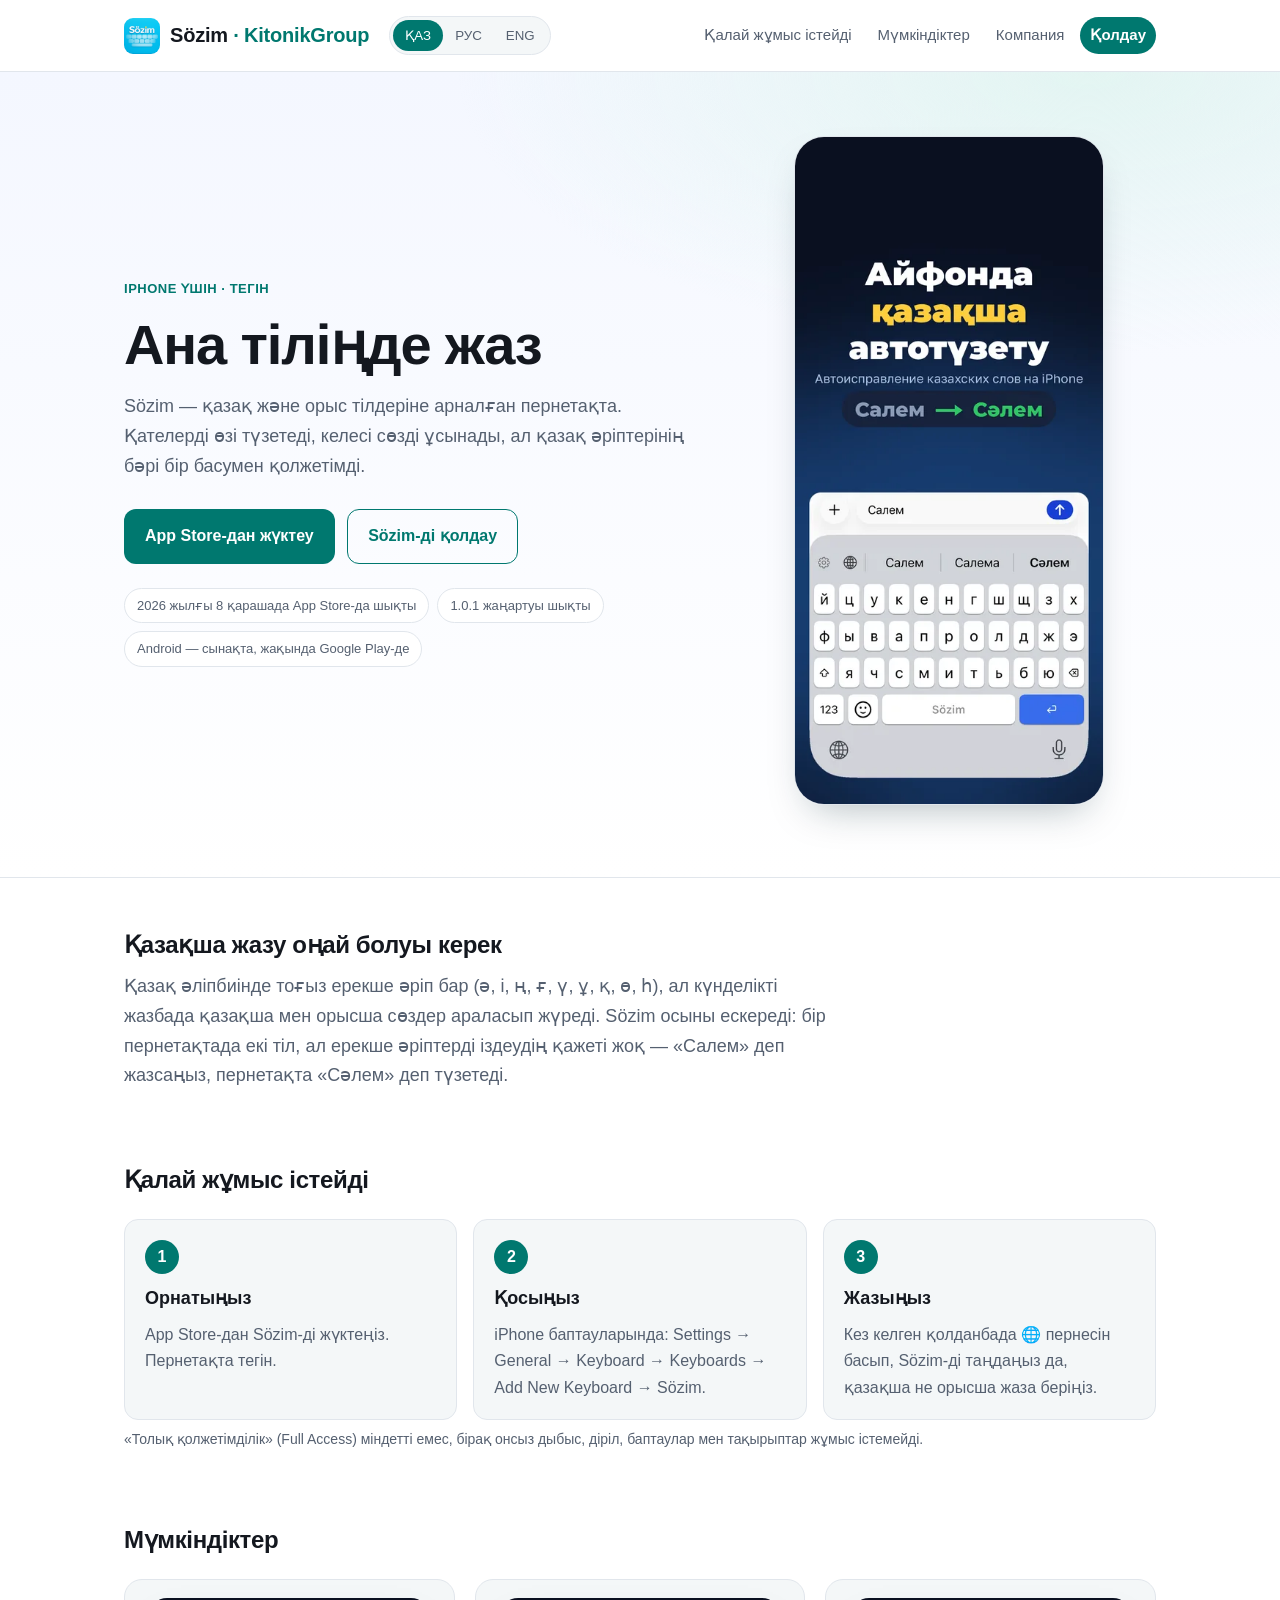
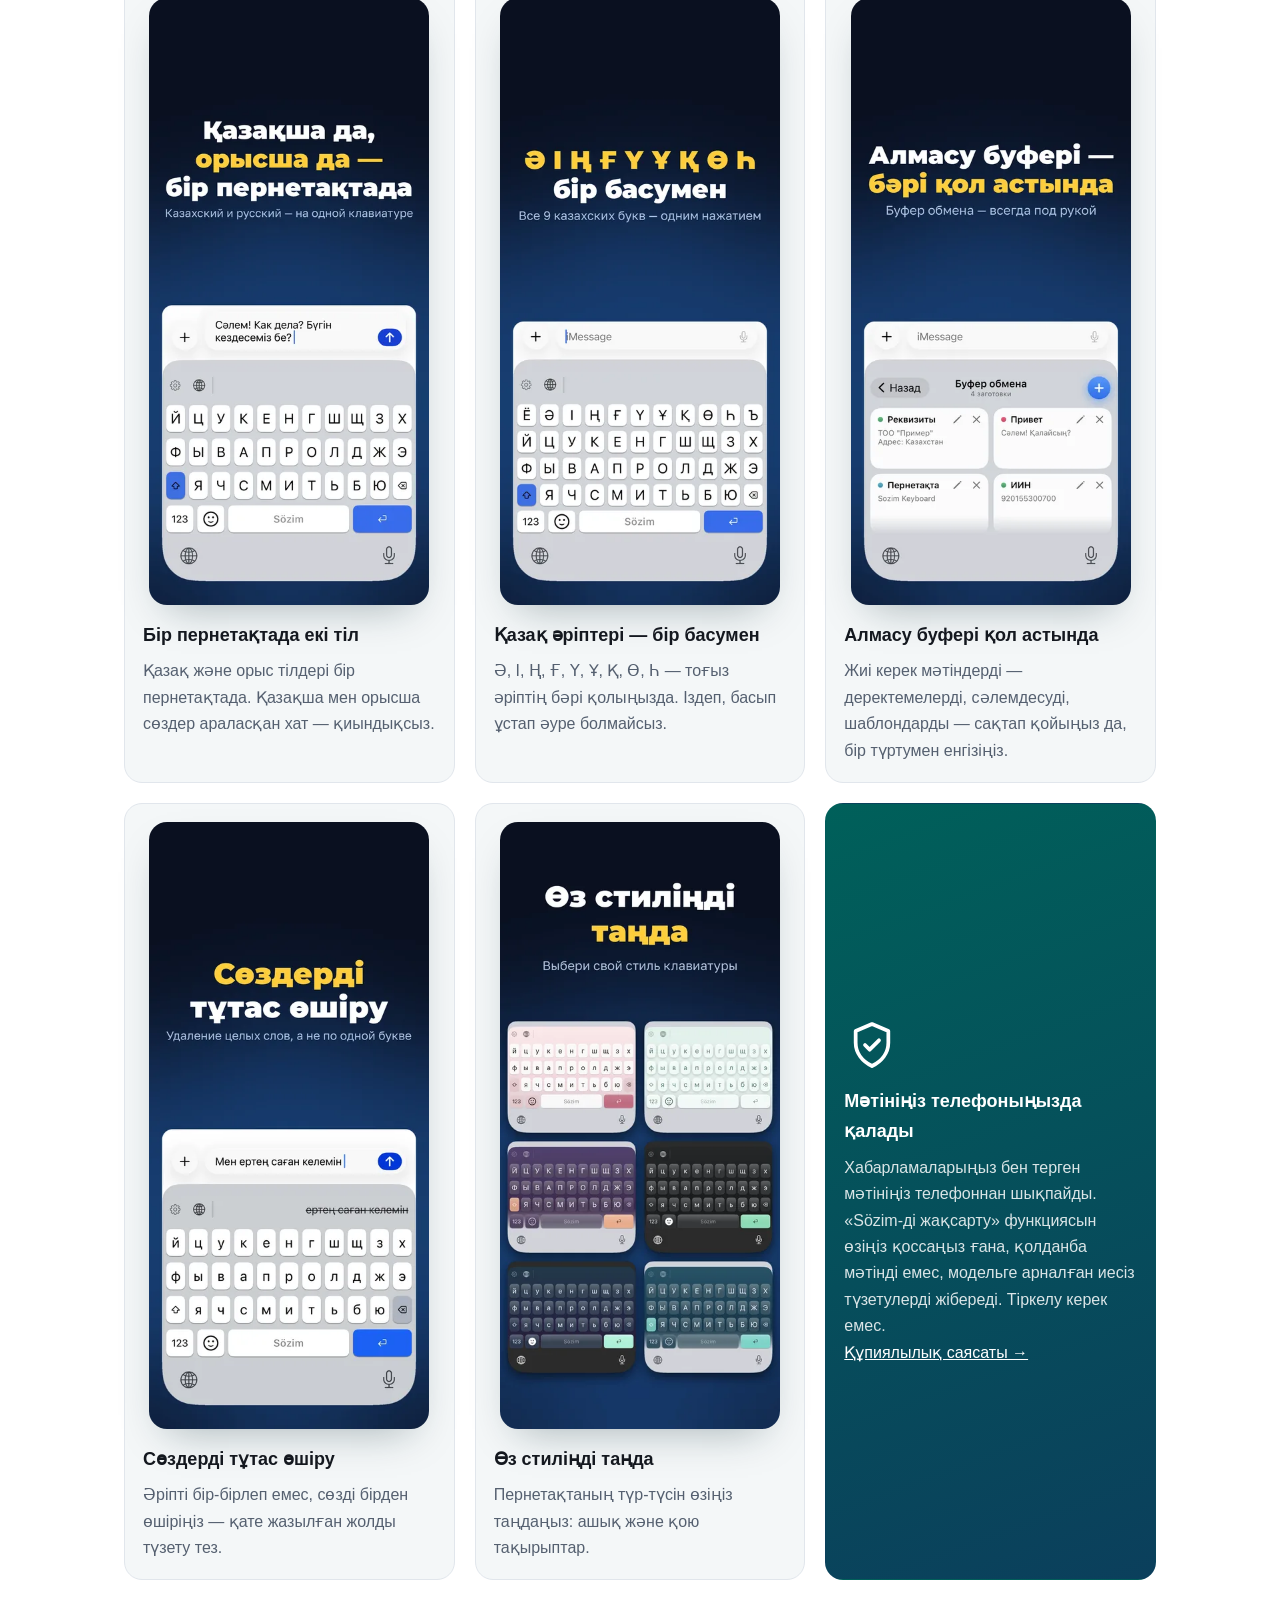
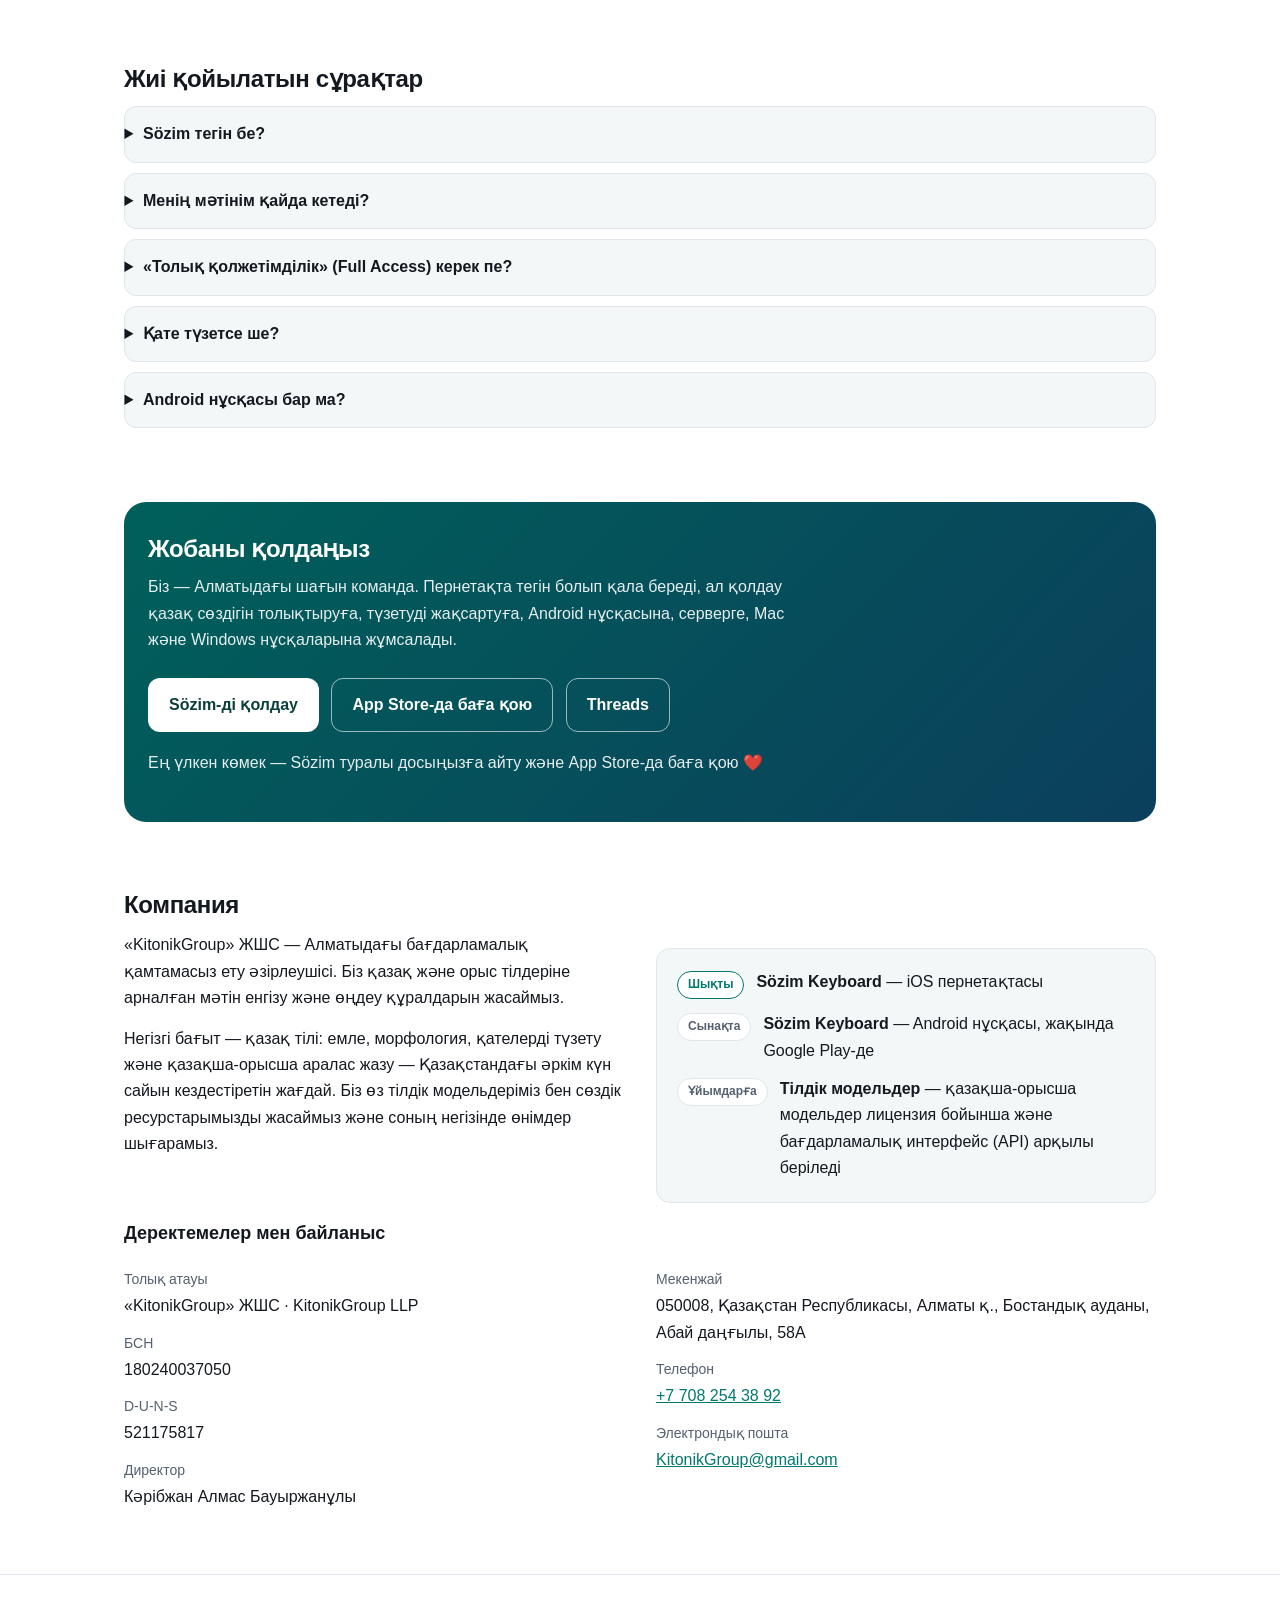
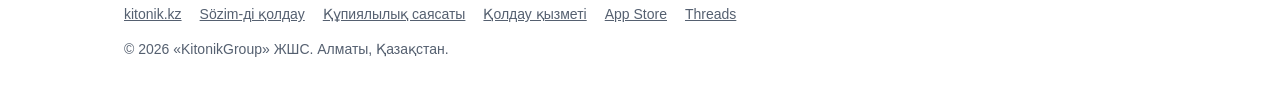
==== commit 4e2c2f2f: "Главная: формулировки о данных и Полном доступе — по действующей политике Sözim (ФО по согласию) Co-" ====
--- a/index.html
+++ b/index.html
@@ -75,7 +75,7 @@
       <p data-l="kk">Кез келген қолданбада 🌐 пернесін басып, Sözim-ді таңдаңыз да, қазақша не орысша жаза беріңіз.</p><p data-l="ru">В любом приложении нажмите 🌐, выберите Sözim — и пишите на казахском или русском.</p><p data-l="en">In any app, tap 🌐, choose Sözim, and write in Kazakh or Russian.</p>
     </li>
   </ol>
-  <p class="note" data-l="kk">«Толық қолжетімділік» (Full Access) міндетті емес: ол тек түймелердің дыбысы мен дірілі үшін керек.</p><p class="note" data-l="ru">«Полный доступ» (Full Access) необязателен: он нужен только для звука нажатий и вибрации.</p><p class="note" data-l="en">Full Access is optional: it is used only for key sounds and vibration.</p>
+  <p class="note" data-l="kk">«Толық қолжетімділік» (Full Access) міндетті емес, бірақ онсыз дыбыс, діріл, баптаулар мен тақырыптар жұмыс істемейді.</p><p class="note" data-l="ru">«Полный доступ» (Full Access) необязателен, но без него не работают звук, вибрация, настройки и темы из приложения.</p><p class="note" data-l="en">Full Access is optional, but without it key sounds, vibration, settings and themes from the app won’t work.</p>
 </section>
 
 <!-- ═════ ВОЗМОЖНОСТИ ═════ -->
@@ -110,7 +110,7 @@
     <article class="fcard priv">
       <svg viewBox="0 0 24 24" fill="none" stroke="currentColor" stroke-width="1.6" stroke-linecap="round" stroke-linejoin="round" aria-hidden="true"><path d="M12 3l7 3v5c0 4.5-3 8-7 10-4-2-7-5.5-7-10V6z"/><path d="M9 12l2 2 4-4"/></svg>
       <h3 data-l="kk">Мәтініңіз телефоныңызда қалады</h3><h3 data-l="ru">Ваш текст остаётся на телефоне</h3><h3 data-l="en">Your text stays on your phone</h3>
-      <p data-l="kk">Сіз жазғанның бәрі тек телефоныңызда өңделеді. Біз бұл деректерді алмаймыз, сақтамаймыз және ешкімге бермейміз. Тіркелу керек емес.</p><p data-l="ru">Всё, что вы набираете, обрабатывается только на вашем телефоне. Мы не получаем эти данные, не храним их и не передаём никому. Регистрация не нужна.</p><p data-l="en">Everything you type is processed only on your phone. We don’t receive it, store it or share it with anyone. No sign-up needed.</p>
+      <p data-l="kk">Хабарламаларыңыз бен терген мәтініңіз телефоннан шықпайды. «Sözim-ді жақсарту» функциясын өзіңіз қоссаңыз ғана, қолданба мәтінді емес, модельге арналған иесіз түзетулерді жібереді. Тіркелу керек емес.</p><p data-l="ru">Ваши сообщения и набранный текст не уходят с телефона. Только если вы сами включите «Улучшать Sözim», приложение отправляет обезличенные поправки к модели — не ваш текст. Регистрация не нужна.</p><p data-l="en">Your messages and what you type never leave your phone. Only if you turn on “Improve Sözim” does the app send anonymized model updates — never your text. No sign-up needed.</p>
       <p><a href="privacy.html"><span data-l="kk">Құпиялылық саясаты →</span><span data-l="ru">Политика конфиденциальности →</span><span data-l="en">Privacy policy →</span></a></p>
     </article>
   </div>
@@ -125,11 +125,11 @@
   </details>
   <details>
     <summary><span data-l="kk">Менің мәтінім қайда кетеді?</span><span data-l="ru">Куда уходит мой текст?</span><span data-l="en">Where does my text go?</span></summary>
-    <p data-l="kk">Ешқайда: сіз жазғанның бәрі тек телефоныңызда өңделеді, біз бұл деректерді алмаймыз. Толығырақ — құпиялылық саясатында.</p><p data-l="ru">Никуда: всё, что вы набираете, обрабатывается только на телефоне, мы не получаем эти данные. Подробности — в политике конфиденциальности.</p><p data-l="en">Nowhere: everything you type is processed only on your phone, and we don’t receive it. Details are in the privacy policy.</p>
+    <p data-l="kk">Ешқайда: хабарламаларыңыз бен терген мәтініңіз телефоннан шықпайды. «Sözim-ді жақсарту» қосулы болса, тек иесіз түзетулер жіберіледі. Толығырақ — құпиялылық саясатында.</p><p data-l="ru">Никуда: сообщения и набранный текст не уходят с телефона. Если включено «Улучшать Sözim», отправляются только обезличенные поправки к модели. Подробности — в политике конфиденциальности.</p><p data-l="en">Nowhere: your messages and what you type never leave your phone. With “Improve Sözim” on, only anonymized model updates are sent. Details are in the privacy policy.</p>
   </details>
   <details>
     <summary><span data-l="kk">«Толық қолжетімділік» (Full Access) керек пе?</span><span data-l="ru">Нужен ли «Полный доступ» (Full Access)?</span><span data-l="en">Do I need to allow Full Access?</span></summary>
-    <p data-l="kk">Жоқ, міндетті емес. Ол тек түймелердің дыбысы мен дірілі үшін керек. Пернетақта бұл рұқсатсыз да толық жұмыс істейді.</p><p data-l="ru">Нет, это необязательно. Он нужен только для звука нажатий и вибрации. Клавиатура полностью работает и без него.</p><p data-l="en">No, it’s optional. It is used only for key sounds and vibration. The keyboard works fully without it.</p>
+    <p data-l="kk">Міндетті емес, бірақ ұсынамыз. Онсыз пернетақта жазады, бірақ дыбыс, діріл, қолданбадағы баптаулар мен тақырыптар, үйренген сөздерді сақтау және алмасу буферінің дайын мәтіндері жұмыс істемейді. Толығырақ — құпиялылық саясатында.</p><p data-l="ru">Необязательно, но рекомендуем. Без него клавиатура печатает, но не работают звук, вибрация, настройки и темы из приложения, сохранение выученных слов и заготовки буфера обмена. Подробности — в политике конфиденциальности.</p><p data-l="en">Optional, but recommended. Without it the keyboard still types, but key sounds, vibration, settings and themes from the app, saving learned words and clipboard snippets won’t work. Details are in the privacy policy.</p>
   </details>
   <details>
     <summary><span data-l="kk">Қате түзетсе ше?</span><span data-l="ru">А если исправит неверно?</span><span data-l="en">What if it corrects a word wrongly?</span></summary>
